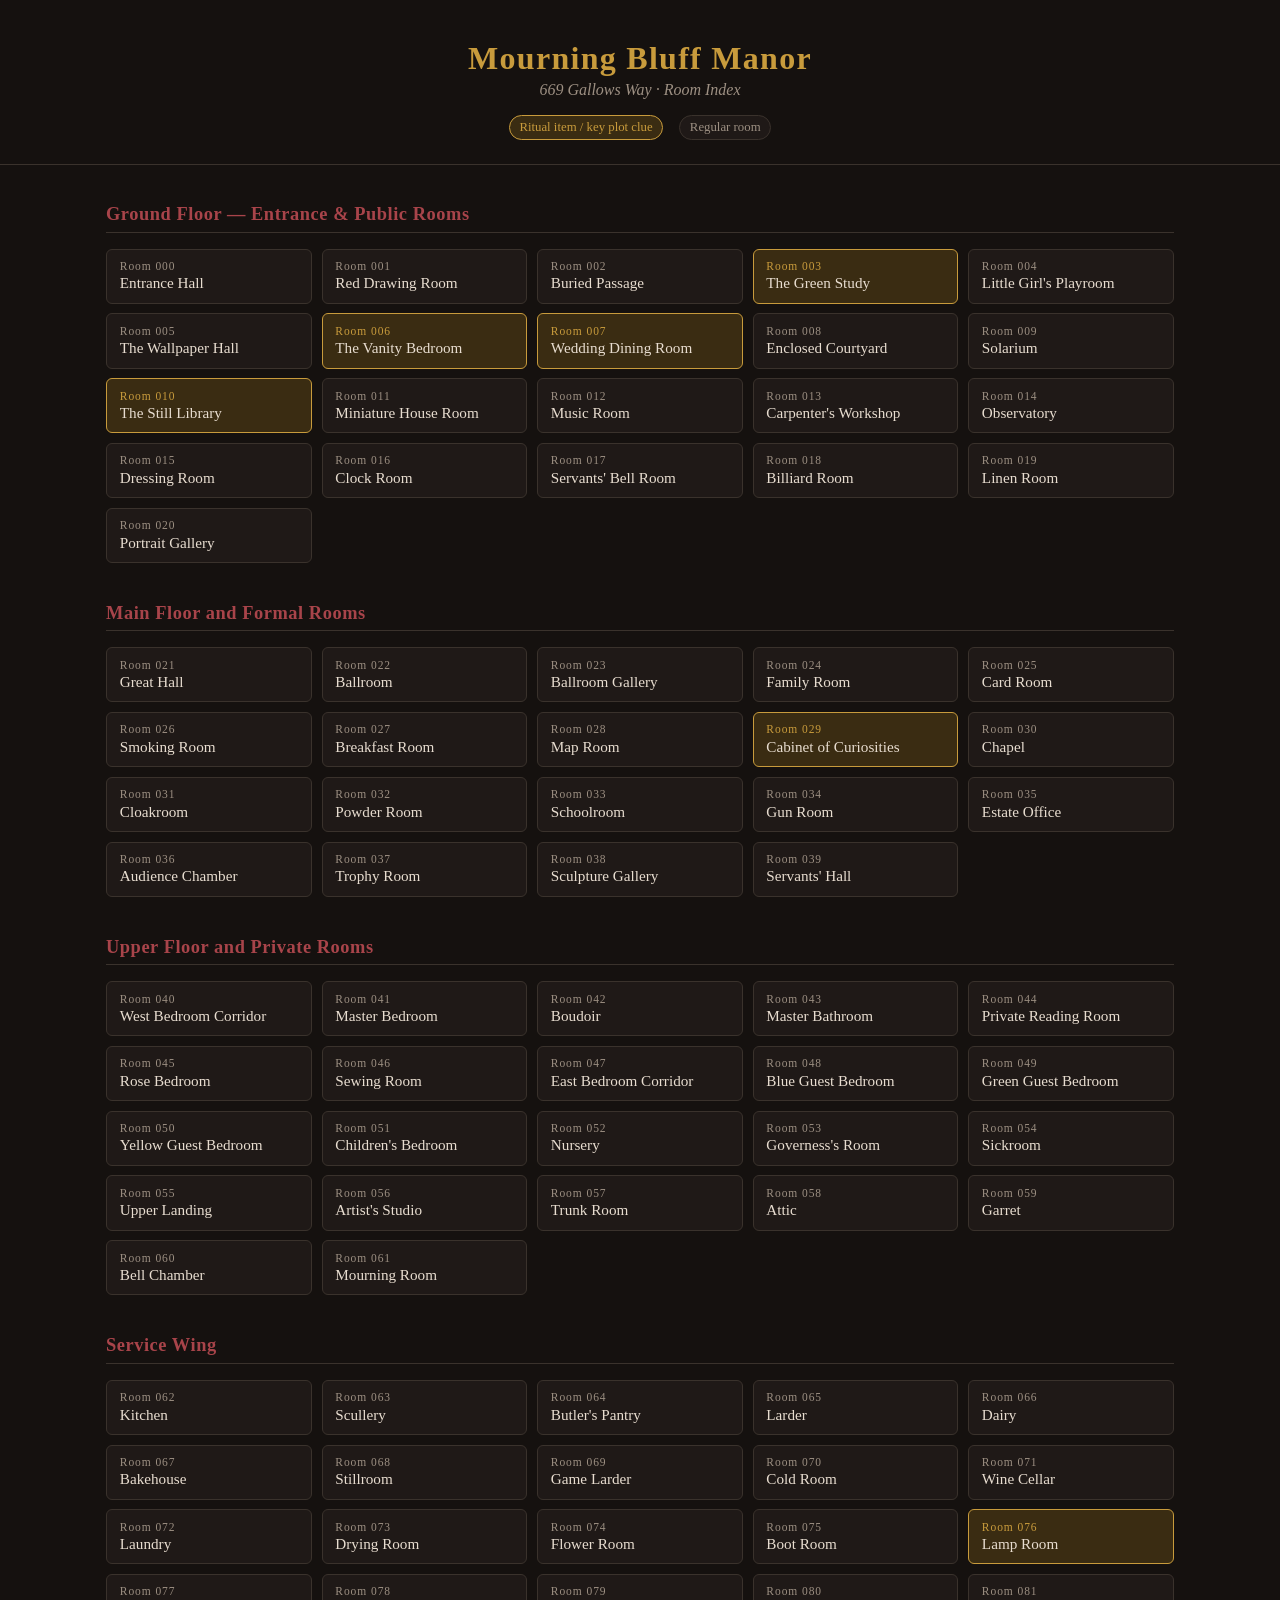
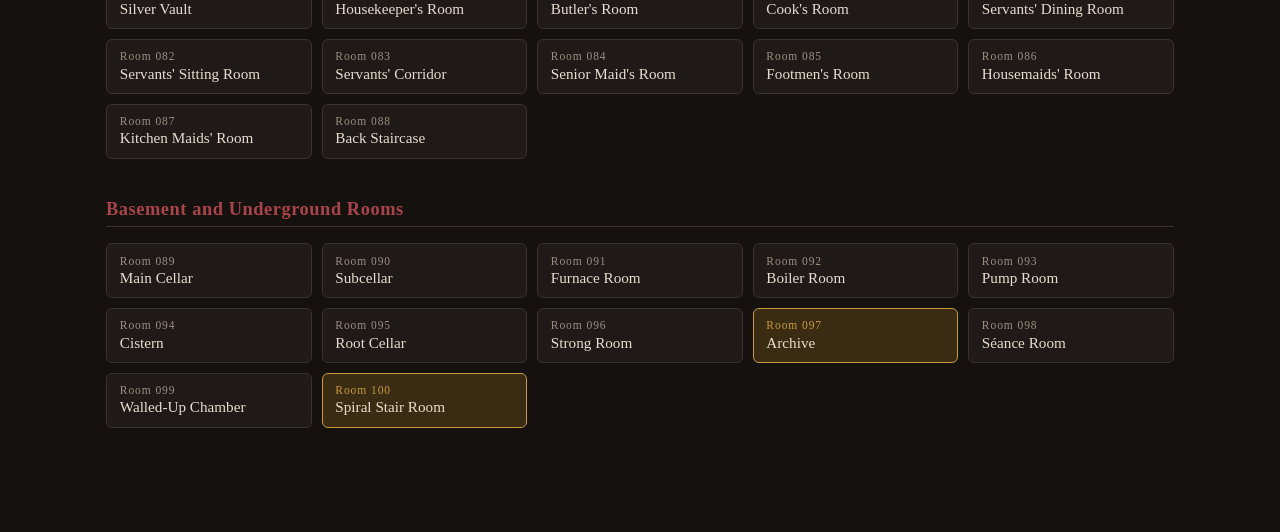
==== docs/index.html @ dce45a59 "Add static room-index site for GitHub Pages A single page of buttons for all 101 rooms, grouped into" ====
<!doctype html>
<html lang="en">
<head>
<meta charset="utf-8">
<meta name="viewport" content="width=device-width, initial-scale=1">
<title>Mourning Bluff Manor — Room Index</title>
<link rel="stylesheet" href="styles.css">
</head>
<body>
<header class="site-header">
  <h1>Mourning Bluff Manor</h1>
  <p class="subtitle">669 Gallows Way &middot; Room Index</p>
  <div class="legend">
    <span class="legend-chip plot-chip">Ritual item / key plot clue</span>
    <span class="legend-chip">Regular room</span>
  </div>
</header>

<main id="floors"></main>

<div id="modal-overlay" class="modal-overlay" hidden>
  <div class="modal" role="dialog" aria-modal="true" aria-labelledby="modal-title">
    <button class="modal-close" id="modal-close" aria-label="Close">&times;</button>
    <h2 id="modal-title"></h2>
    <p id="modal-plot-note" class="modal-plot-note" hidden></p>
    <div id="modal-body" class="modal-body"></div>
  </div>
</div>

<script src="data.js"></script>
<script src="script.js"></script>
</body>
</html>
---- docs/styles.css ----
:root {
  --bg: #15110f;
  --panel: #1f1917;
  --ink: #e8ddd0;
  --muted: #9c8f82;
  --accent: #7c1f24;
  --accent-light: #a8444a;
  --plot: #c89b3c;
  --plot-bg: #3a2c12;
  --border: #3a322c;
  font-family: "Iowan Old Style", "Palatino Linotype", Georgia, serif;
}

* { box-sizing: border-box; }

body {
  margin: 0;
  background: var(--bg);
  color: var(--ink);
  min-height: 100vh;
}

.site-header {
  text-align: center;
  padding: 2.5rem 1rem 1.5rem;
  border-bottom: 1px solid var(--border);
}

.site-header h1 {
  margin: 0;
  font-size: 2rem;
  letter-spacing: 0.04em;
  color: var(--plot);
}

.site-header .subtitle {
  margin: 0.25rem 0 1rem;
  color: var(--muted);
  font-style: italic;
}

.legend {
  display: flex;
  justify-content: center;
  gap: 1rem;
  flex-wrap: wrap;
  font-size: 0.8rem;
}

.legend-chip {
  padding: 0.25rem 0.6rem;
  border-radius: 999px;
  border: 1px solid var(--border);
  background: var(--panel);
  color: var(--muted);
}

.legend-chip.plot-chip {
  border-color: var(--plot);
  background: var(--plot-bg);
  color: var(--plot);
}

#floors {
  max-width: 1100px;
  margin: 0 auto;
  padding: 1.5rem 1rem 4rem;
}

.floor-section {
  margin-bottom: 2.5rem;
}

.floor-section h2 {
  font-size: 1.15rem;
  color: var(--accent-light);
  border-bottom: 1px solid var(--border);
  padding-bottom: 0.4rem;
  margin-bottom: 1rem;
  letter-spacing: 0.03em;
}

.room-grid {
  display: grid;
  grid-template-columns: repeat(auto-fill, minmax(190px, 1fr));
  gap: 0.6rem;
}

.room-btn {
  font-family: inherit;
  text-align: left;
  background: var(--panel);
  color: var(--ink);
  border: 1px solid var(--border);
  border-radius: 6px;
  padding: 0.65rem 0.8rem;
  cursor: pointer;
  transition: border-color 0.15s ease, transform 0.1s ease, background 0.15s ease;
}

.room-btn:hover,
.room-btn:focus-visible {
  border-color: var(--accent-light);
  transform: translateY(-1px);
  outline: none;
}

.room-btn .room-num {
  display: block;
  font-size: 0.72rem;
  color: var(--muted);
  letter-spacing: 0.08em;
}

.room-btn .room-name {
  display: block;
  font-size: 0.95rem;
  margin-top: 0.15rem;
}

.room-btn.plot-item {
  background: var(--plot-bg);
  border-color: var(--plot);
}

.room-btn.plot-item .room-num {
  color: var(--plot);
}

.room-btn.plot-item:hover,
.room-btn.plot-item:focus-visible {
  border-color: #e4bf6a;
}

.modal-overlay {
  position: fixed;
  inset: 0;
  background: rgba(0, 0, 0, 0.72);
  display: flex;
  align-items: center;
  justify-content: center;
  padding: 1.5rem;
  z-index: 10;
}

.modal-overlay[hidden] { display: none; }

.modal {
  background: var(--panel);
  border: 1px solid var(--border);
  border-radius: 10px;
  max-width: 680px;
  width: 100%;
  max-height: 85vh;
  overflow-y: auto;
  padding: 1.75rem;
  position: relative;
  box-shadow: 0 20px 60px rgba(0, 0, 0, 0.5);
}

.modal-close {
  position: absolute;
  top: 0.75rem;
  right: 0.9rem;
  background: none;
  border: none;
  color: var(--muted);
  font-size: 1.6rem;
  cursor: pointer;
  line-height: 1;
}

.modal-close:hover { color: var(--ink); }

.modal h2 {
  margin: 0 0 0.75rem;
  color: var(--plot);
  padding-right: 1.5rem;
}

.modal-plot-note {
  background: var(--plot-bg);
  border: 1px solid var(--plot);
  color: var(--plot);
  padding: 0.5rem 0.75rem;
  border-radius: 6px;
  font-size: 0.85rem;
  margin: 0 0 1rem;
}

.modal-body p {
  line-height: 1.55;
  margin: 0 0 0.9rem;
}

.modal-body .hidden-detail {
  color: #c9b79a;
  font-style: italic;
}

.modal-body em {
  color: #d8cab4;
}
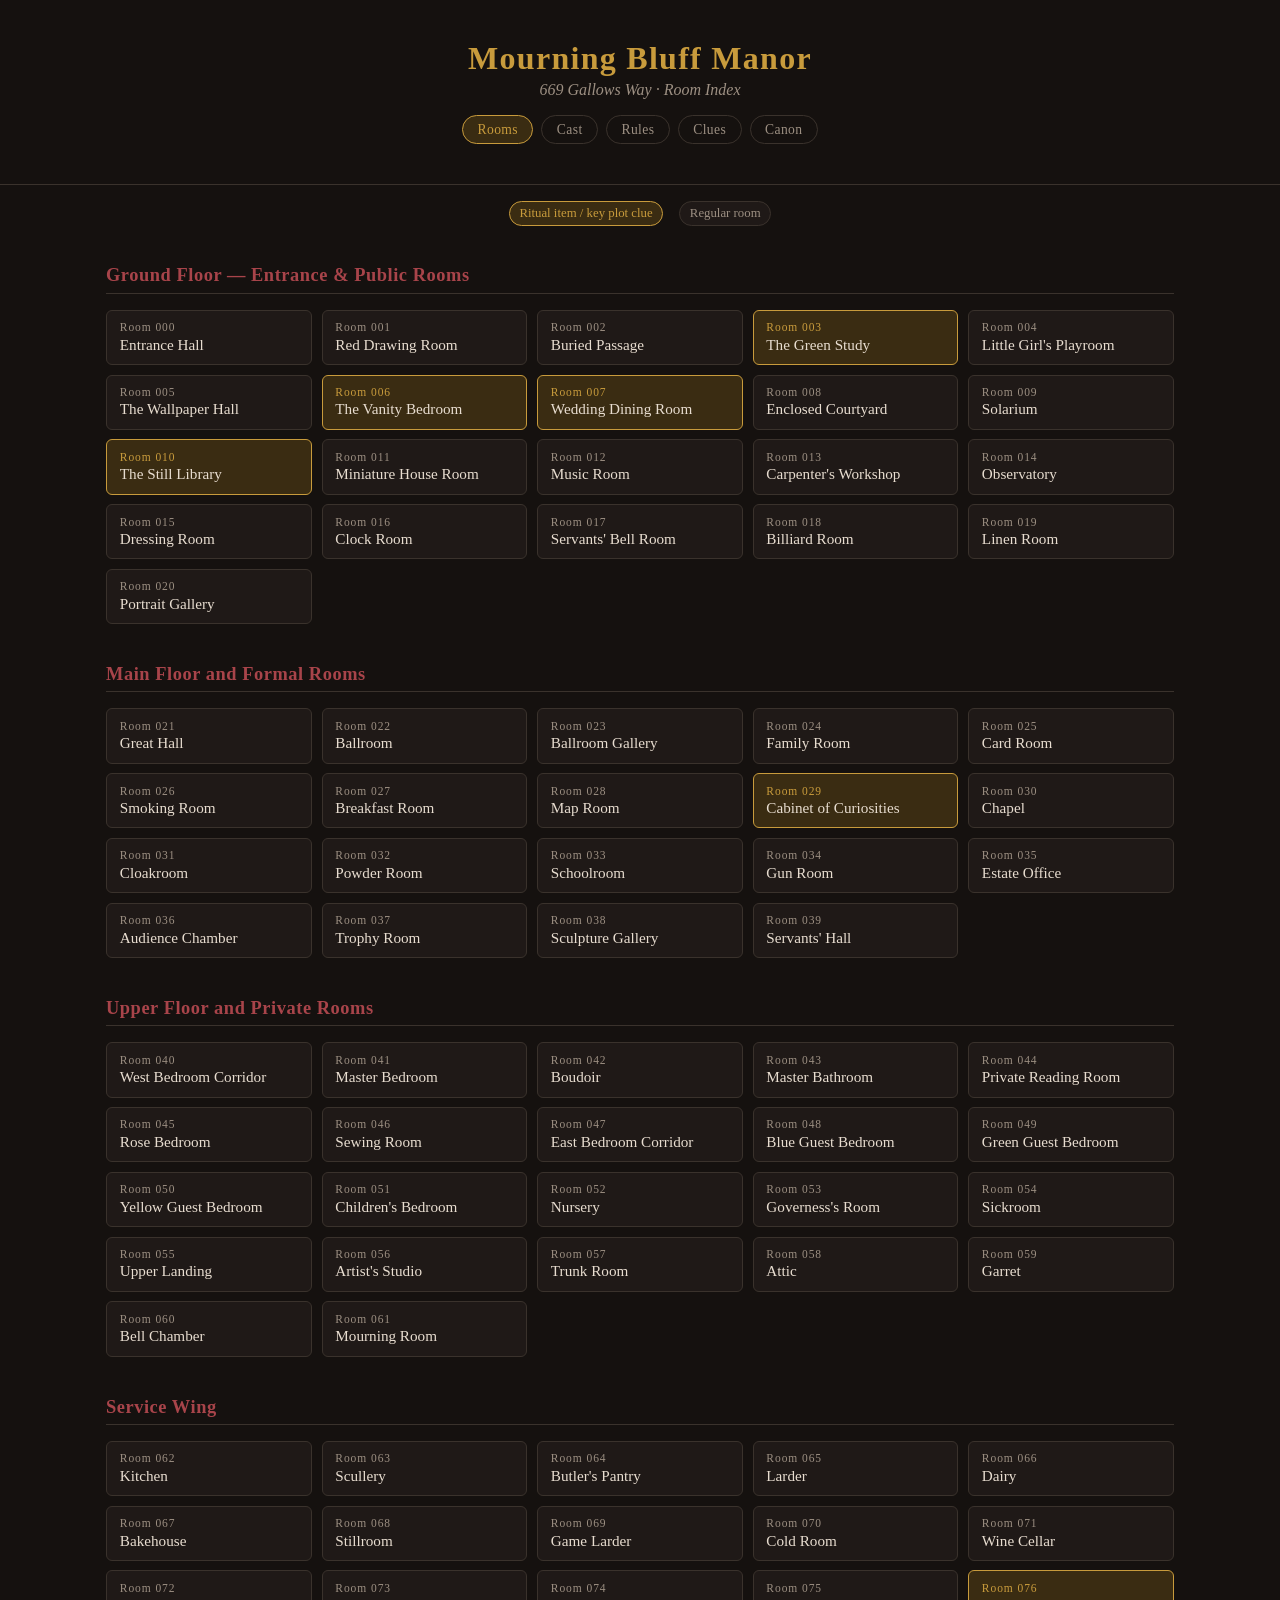
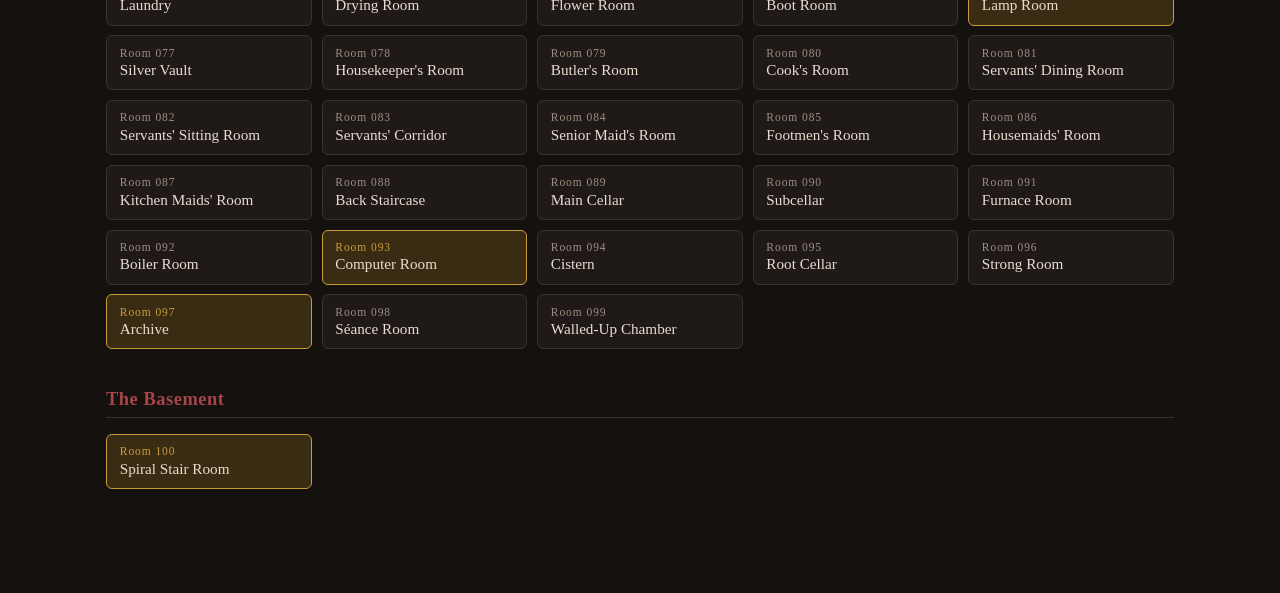
==== commit 90ebf7a4: "Restructure basement rooms, resolve session-1 World card event, add multi-page site with nav and cro" ====
--- a/docs/index.html
+++ b/docs/index.html
@@ -5,16 +5,20 @@
 <meta name="viewport" content="width=device-width, initial-scale=1">
 <title>Mourning Bluff Manor — Room Index</title>
 <link rel="stylesheet" href="styles.css">
+
 </head>
 <body>
 <header class="site-header">
   <h1>Mourning Bluff Manor</h1>
   <p class="subtitle">669 Gallows Way &middot; Room Index</p>
+  <nav class="site-nav"><a href="index.html" class="active">Rooms</a><a href="cast.html">Cast</a><a href="rules.html">Rules</a><a href="clues.html">Clues</a><a href="canon.html">Canon</a></nav>
+  
+</header>
+
   <div class="legend">
     <span class="legend-chip plot-chip">Ritual item / key plot clue</span>
     <span class="legend-chip">Regular room</span>
   </div>
-</header>
 
 <main id="floors"></main>
 
@@ -24,6 +28,10 @@
     <h2 id="modal-title"></h2>
     <p id="modal-plot-note" class="modal-plot-note" hidden></p>
     <div id="modal-body" class="modal-body"></div>
+    <div id="modal-related" class="modal-related" hidden>
+      <span class="related-label">Related:</span>
+      <div id="modal-related-chips" class="related-chips"></div>
+    </div>
   </div>
 </div>
 
--- a/docs/styles.css
+++ b/docs/styles.css
@@ -40,12 +40,55 @@
   font-style: italic;
 }
 
+.site-nav {
+  display: flex;
+  justify-content: center;
+  gap: 0.5rem;
+  flex-wrap: wrap;
+  margin: 0 0 1rem;
+}
+
+.site-nav a {
+  color: var(--muted);
+  text-decoration: none;
+  padding: 0.35rem 0.9rem;
+  border: 1px solid var(--border);
+  border-radius: 999px;
+  font-size: 0.85rem;
+  letter-spacing: 0.03em;
+  transition: border-color 0.15s ease, color 0.15s ease;
+}
+
+.site-nav a:hover,
+.site-nav a:focus-visible {
+  border-color: var(--accent-light);
+  color: var(--ink);
+}
+
+.site-nav a.active {
+  border-color: var(--plot);
+  color: var(--plot);
+  background: var(--plot-bg);
+}
+
+.spoiler-banner {
+  max-width: 640px;
+  margin: 0 auto;
+  font-size: 0.8rem;
+  color: var(--accent-light);
+  border: 1px solid var(--accent);
+  background: rgba(124, 31, 36, 0.12);
+  border-radius: 6px;
+  padding: 0.5rem 0.9rem;
+}
+
 .legend {
   display: flex;
   justify-content: center;
   gap: 1rem;
   flex-wrap: wrap;
   font-size: 0.8rem;
+  padding: 1rem;
 }
 
 .legend-chip {
@@ -62,10 +105,10 @@
   color: var(--plot);
 }
 
-#floors {
+#floors, #cast-grid-wrap {
   max-width: 1100px;
   margin: 0 auto;
-  padding: 1.5rem 1rem 4rem;
+  padding: 0.5rem 1rem 4rem;
 }
 
 .floor-section {
@@ -202,3 +245,148 @@
 .modal-body em {
   color: #d8cab4;
 }
+
+.modal-body h1, .modal-body h2, .modal-body h3 {
+  color: var(--plot);
+  margin: 1.2rem 0 0.5rem;
+}
+
+.modal-body ul, .modal-body ol {
+  line-height: 1.55;
+  margin: 0 0 0.9rem;
+  padding-left: 1.3rem;
+}
+
+.modal-body blockquote {
+  border-left: 3px solid var(--accent-light);
+  margin: 0 0 0.9rem;
+  padding: 0.1rem 0 0.1rem 0.9rem;
+  color: var(--muted);
+  font-style: italic;
+}
+
+a.room-link {
+  color: var(--plot);
+  text-decoration: underline dotted;
+  cursor: pointer;
+}
+
+a.room-link:hover {
+  color: #e4bf6a;
+}
+
+.modal-related {
+  margin-top: 1.25rem;
+  padding-top: 0.9rem;
+  border-top: 1px solid var(--border);
+}
+
+.related-label {
+  display: block;
+  font-size: 0.75rem;
+  color: var(--muted);
+  letter-spacing: 0.08em;
+  text-transform: uppercase;
+  margin-bottom: 0.5rem;
+}
+
+.related-chips {
+  display: flex;
+  flex-wrap: wrap;
+  gap: 0.4rem;
+}
+
+.related-chip {
+  font-family: inherit;
+  background: var(--bg);
+  color: var(--ink);
+  border: 1px solid var(--border);
+  border-radius: 999px;
+  padding: 0.3rem 0.75rem;
+  font-size: 0.82rem;
+  cursor: pointer;
+  transition: border-color 0.15s ease;
+}
+
+.related-chip:hover,
+.related-chip:focus-visible {
+  border-color: var(--plot);
+  color: var(--plot);
+  outline: none;
+}
+
+/* Article pages (Rules, Clues, Canon, Cast intro) */
+
+.article {
+  max-width: 820px;
+  margin: 0 auto;
+  padding: 1.5rem 1.25rem 4rem;
+  line-height: 1.6;
+}
+
+.article h2 {
+  color: var(--plot);
+  border-bottom: 1px solid var(--border);
+  padding-bottom: 0.4rem;
+  margin-top: 2.2rem;
+}
+
+.article h3 {
+  color: var(--accent-light);
+  margin-top: 1.6rem;
+}
+
+.article .section-note {
+  color: var(--muted);
+  font-style: italic;
+  font-size: 0.9rem;
+}
+
+.article p, .article li {
+  margin: 0 0 0.8rem;
+}
+
+.article blockquote {
+  border-left: 3px solid var(--accent-light);
+  margin: 0 0 0.9rem;
+  padding: 0.1rem 0 0.1rem 0.9rem;
+  color: var(--muted);
+  font-style: italic;
+}
+
+.article table {
+  width: 100%;
+  border-collapse: collapse;
+  margin: 0 0 1.5rem;
+  font-size: 0.9rem;
+}
+
+.article th, .article td {
+  border: 1px solid var(--border);
+  padding: 0.5rem 0.6rem;
+  text-align: left;
+  vertical-align: top;
+}
+
+.article th {
+  background: var(--panel);
+  color: var(--plot);
+}
+
+.article img {
+  max-width: 100%;
+  border-radius: 6px;
+  border: 1px solid var(--border);
+  margin: 0.5rem 0;
+}
+
+.article code {
+  background: var(--panel);
+  padding: 0.1rem 0.35rem;
+  border-radius: 4px;
+  font-size: 0.9em;
+}
+
+.cast-grid {
+  grid-template-columns: repeat(auto-fill, minmax(220px, 1fr));
+}
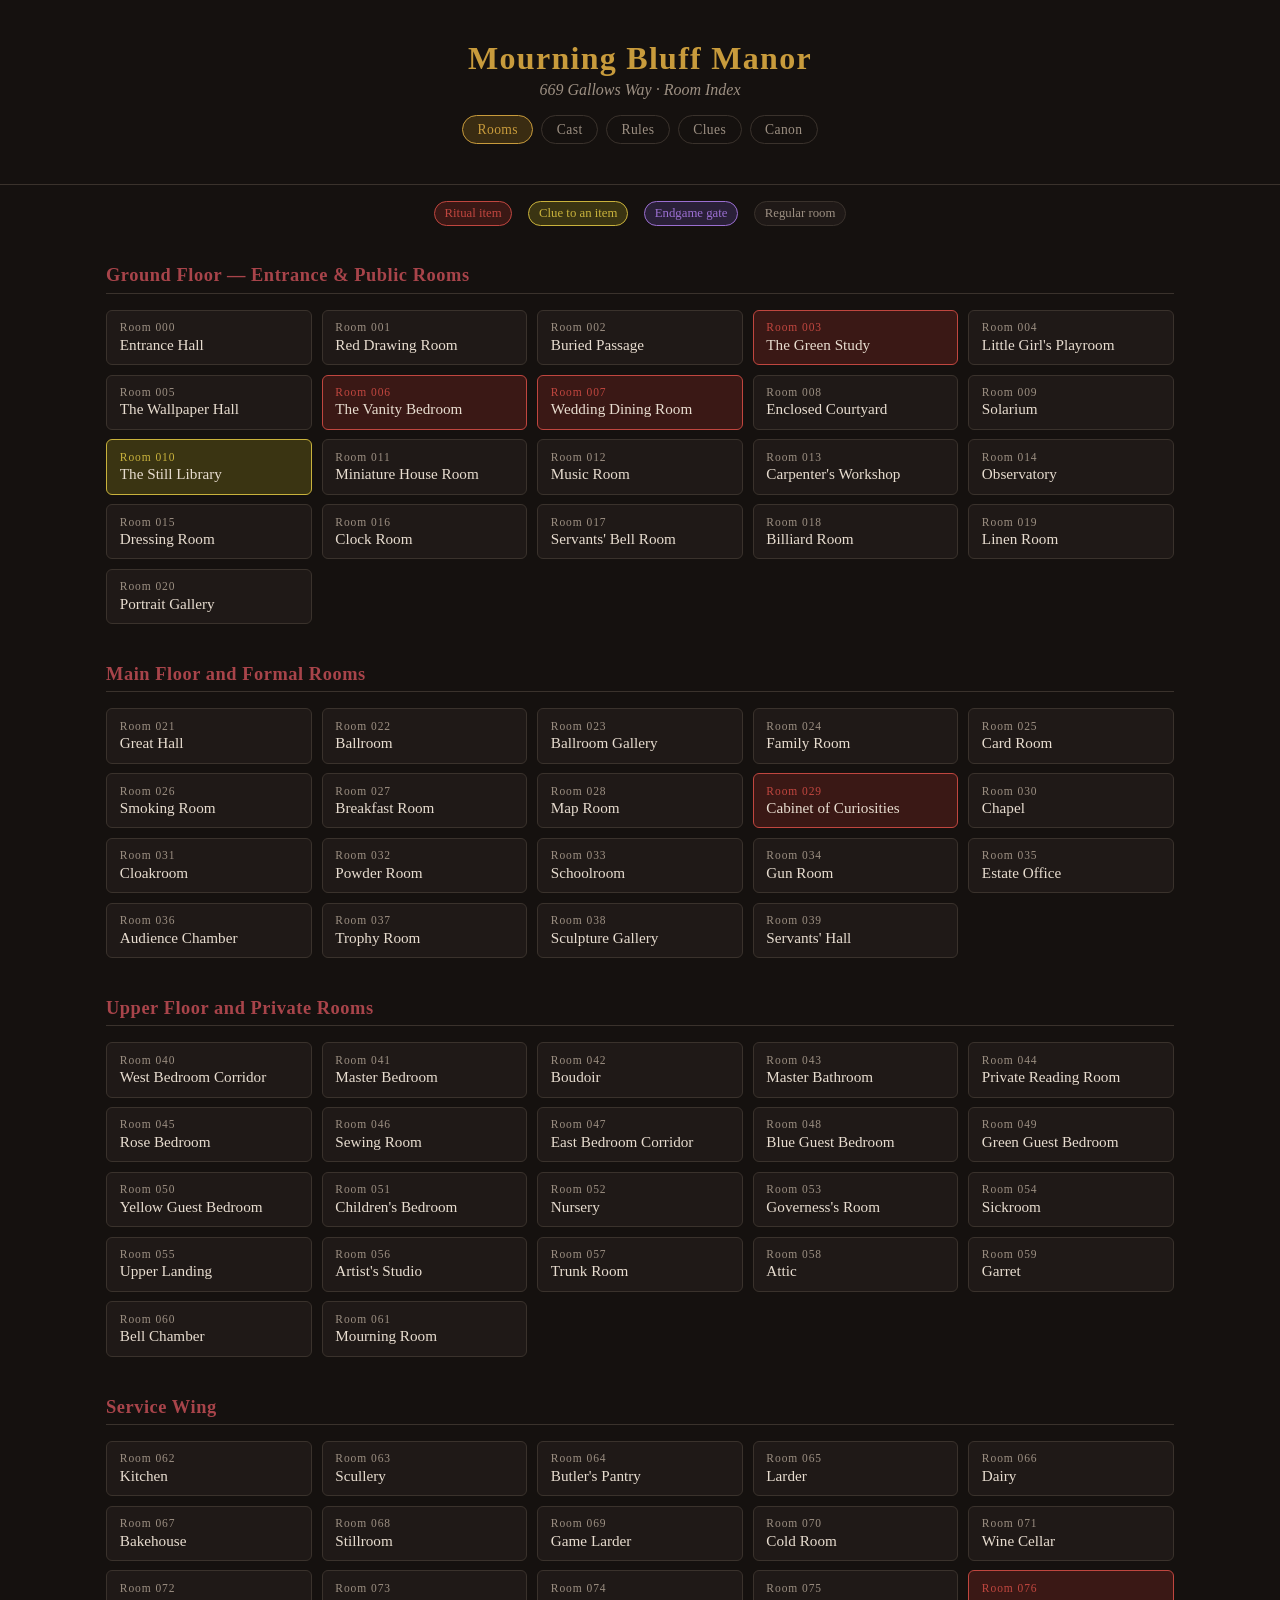
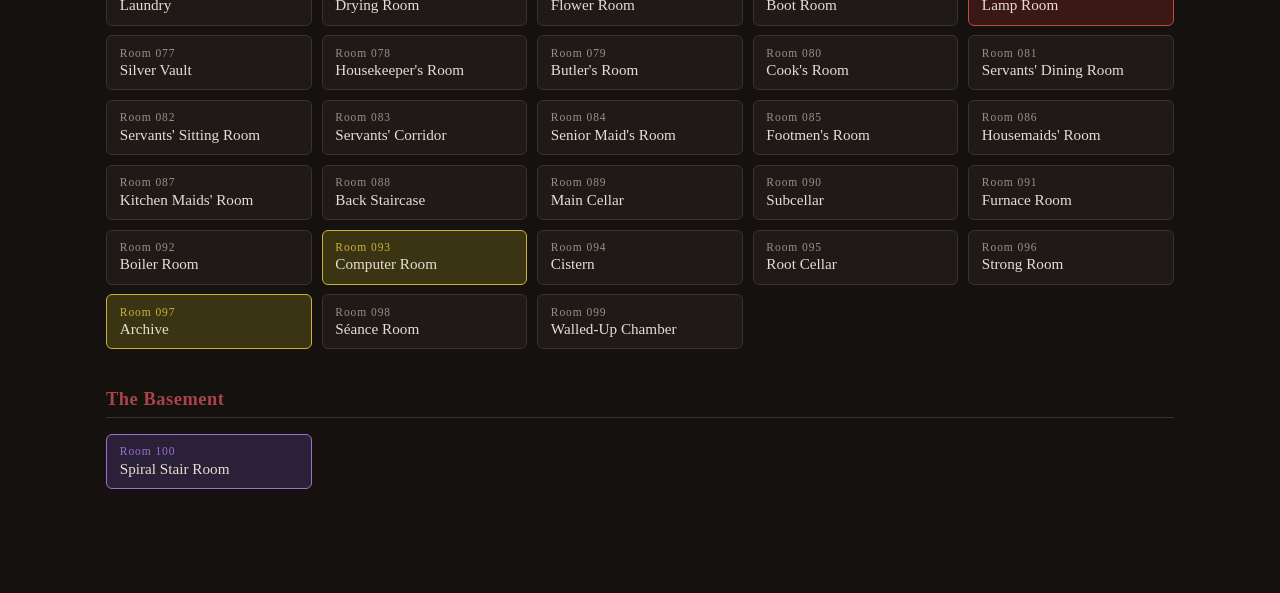
==== commit b5f2d839: "Split plot-room highlight into item (red), clue (yellow), and gate (purple) colors" ====
--- a/docs/index.html
+++ b/docs/index.html
@@ -16,7 +16,9 @@
 </header>
 
   <div class="legend">
-    <span class="legend-chip plot-chip">Ritual item / key plot clue</span>
+    <span class="legend-chip item-chip">Ritual item</span>
+    <span class="legend-chip clue-chip">Clue to an item</span>
+    <span class="legend-chip gate-chip">Endgame gate</span>
     <span class="legend-chip">Regular room</span>
   </div>
 
--- a/docs/styles.css
+++ b/docs/styles.css
@@ -9,6 +9,12 @@
   --plot: #c89b3c;
   --plot-bg: #3a2c12;
   --border: #3a322c;
+  --item: #c0463f;
+  --item-bg: #3a1815;
+  --clue: #c9b23c;
+  --clue-bg: #3a3412;
+  --gate: #9b6fd1;
+  --gate-bg: #2a2038;
   font-family: "Iowan Old Style", "Palatino Linotype", Georgia, serif;
 }
 
@@ -99,10 +105,22 @@
   color: var(--muted);
 }
 
-.legend-chip.plot-chip {
-  border-color: var(--plot);
-  background: var(--plot-bg);
-  color: var(--plot);
+.legend-chip.item-chip {
+  border-color: var(--item);
+  background: var(--item-bg);
+  color: var(--item);
+}
+
+.legend-chip.clue-chip {
+  border-color: var(--clue);
+  background: var(--clue-bg);
+  color: var(--clue);
+}
+
+.legend-chip.gate-chip {
+  border-color: var(--gate);
+  background: var(--gate-bg);
+  color: var(--gate);
 }
 
 #floors, #cast-grid-wrap {
@@ -162,18 +180,46 @@
   margin-top: 0.15rem;
 }
 
-.room-btn.plot-item {
-  background: var(--plot-bg);
-  border-color: var(--plot);
-}
-
-.room-btn.plot-item .room-num {
-  color: var(--plot);
-}
-
-.room-btn.plot-item:hover,
-.room-btn.plot-item:focus-visible {
-  border-color: #e4bf6a;
+.room-btn.item-room {
+  background: var(--item-bg);
+  border-color: var(--item);
+}
+
+.room-btn.item-room .room-num {
+  color: var(--item);
+}
+
+.room-btn.item-room:hover,
+.room-btn.item-room:focus-visible {
+  border-color: #e07d76;
+}
+
+.room-btn.clue-room {
+  background: var(--clue-bg);
+  border-color: var(--clue);
+}
+
+.room-btn.clue-room .room-num {
+  color: var(--clue);
+}
+
+.room-btn.clue-room:hover,
+.room-btn.clue-room:focus-visible {
+  border-color: #e4d66a;
+}
+
+.room-btn.gate-room {
+  background: var(--gate-bg);
+  border-color: var(--gate);
+}
+
+.room-btn.gate-room .room-num {
+  color: var(--gate);
+}
+
+.room-btn.gate-room:hover,
+.room-btn.gate-room:focus-visible {
+  border-color: #c3a3e8;
 }
 
 .modal-overlay {
@@ -232,6 +278,24 @@
   margin: 0 0 1rem;
 }
 
+.modal-plot-note.item-note {
+  background: var(--item-bg);
+  border-color: var(--item);
+  color: var(--item);
+}
+
+.modal-plot-note.clue-note {
+  background: var(--clue-bg);
+  border-color: var(--clue);
+  color: var(--clue);
+}
+
+.modal-plot-note.gate-note {
+  background: var(--gate-bg);
+  border-color: var(--gate);
+  color: var(--gate);
+}
+
 .modal-body p {
   line-height: 1.55;
   margin: 0 0 0.9rem;
